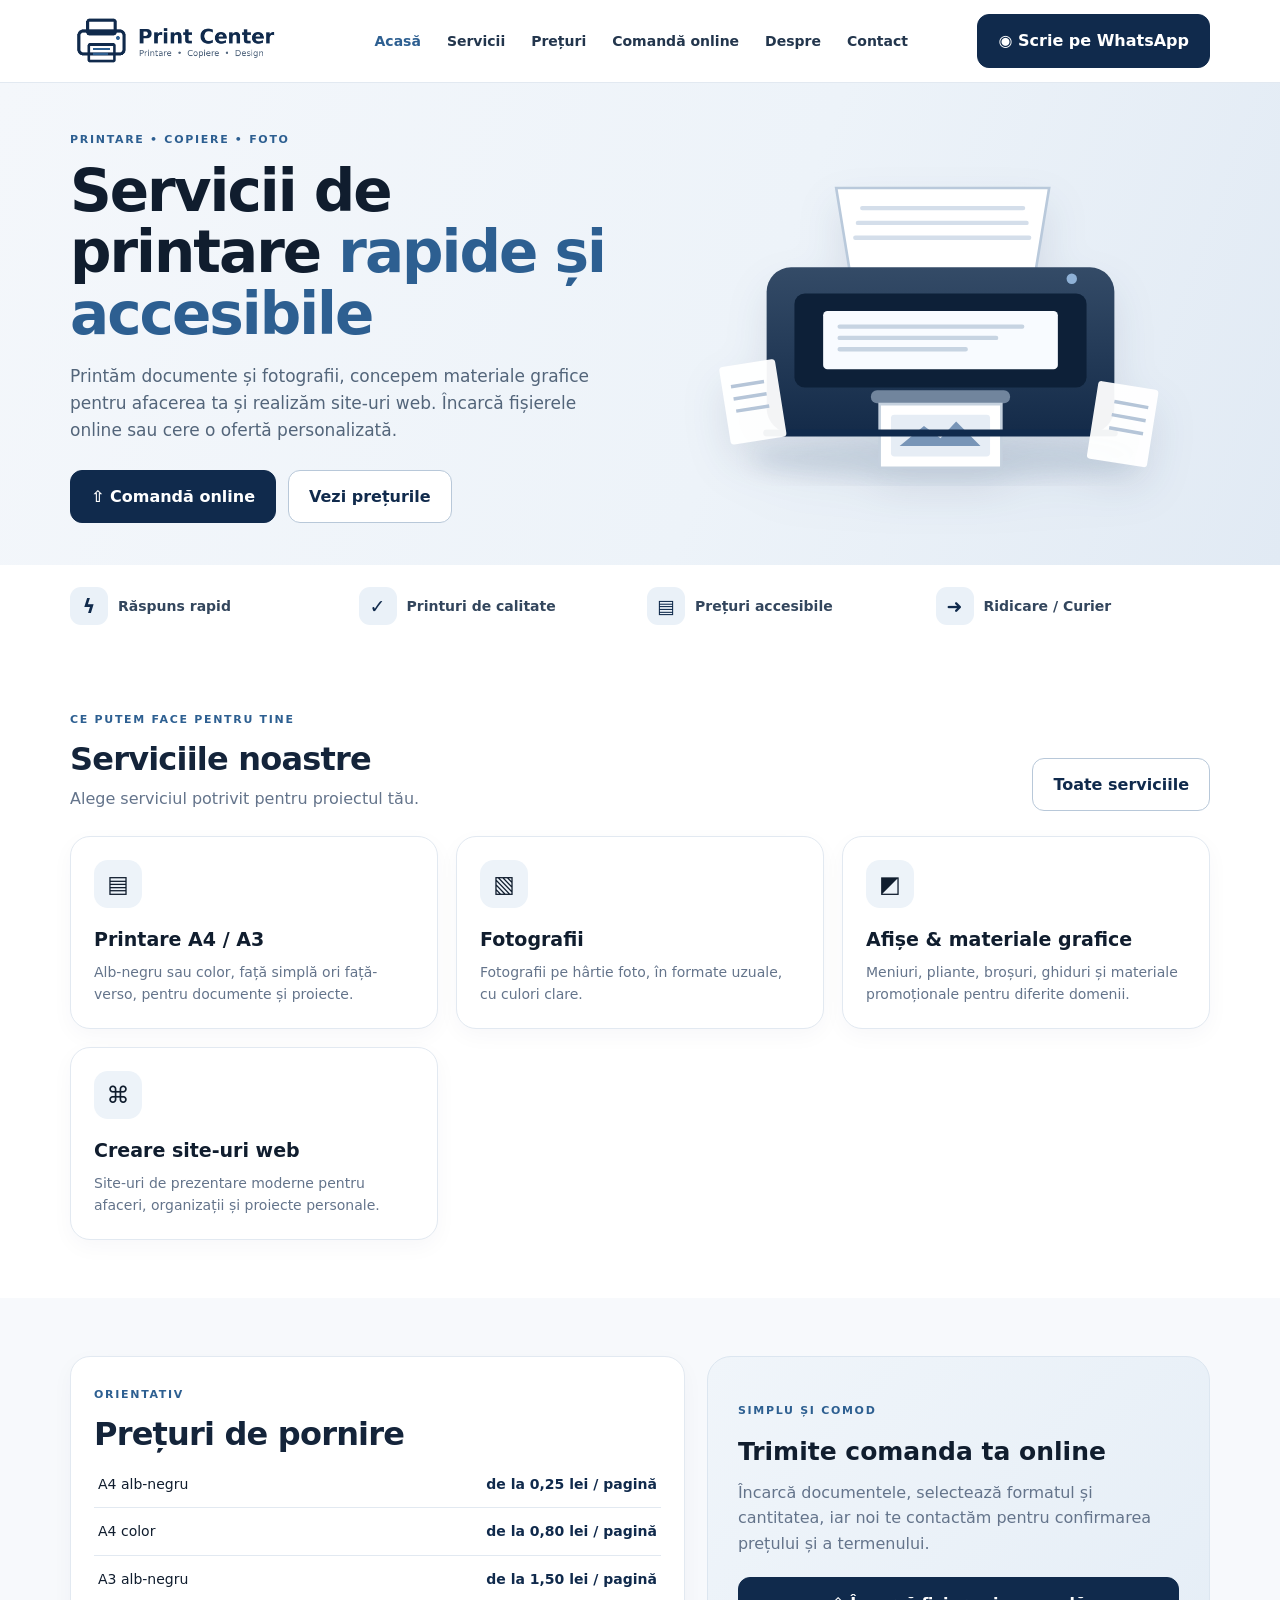
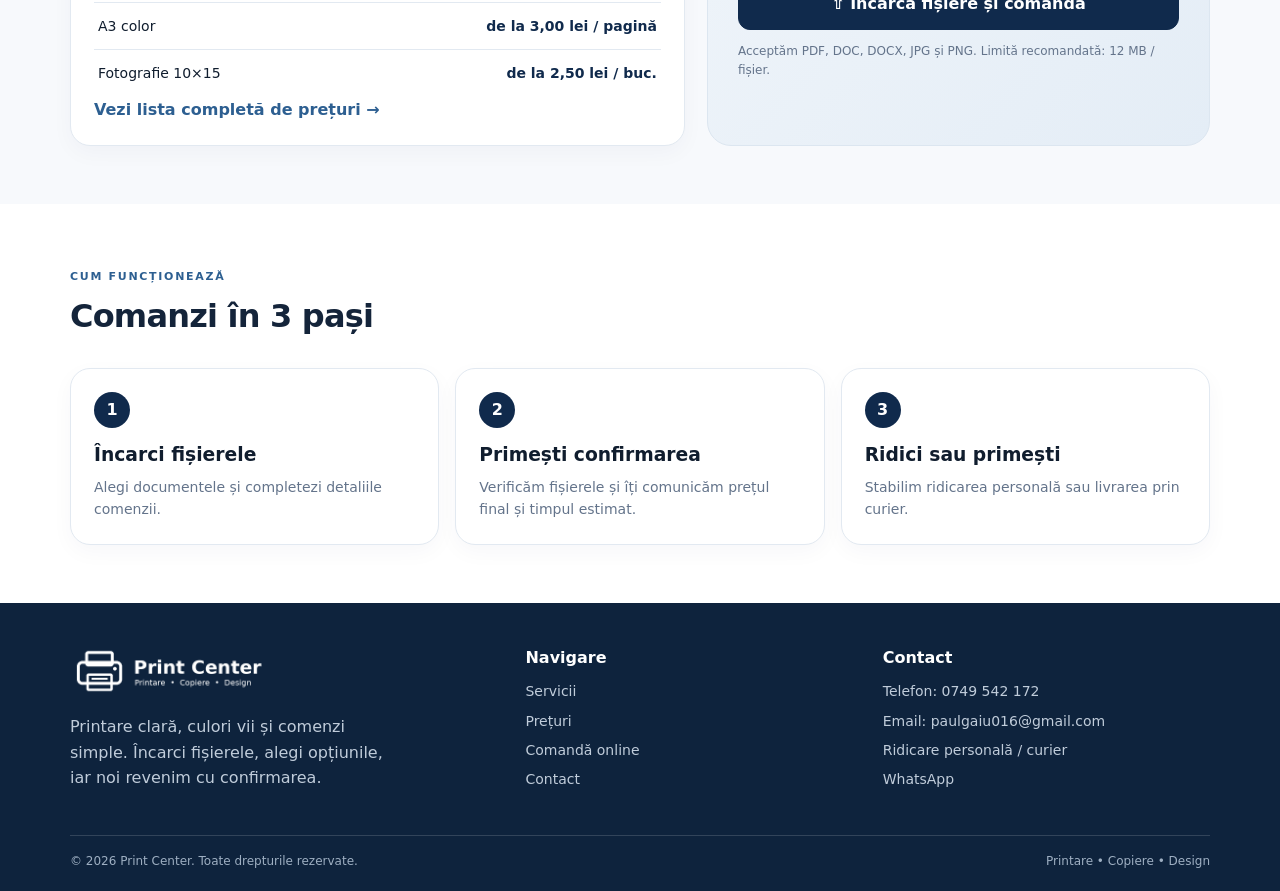
==== index.html @ acae091d "Add files via upload" ====
<!doctype html>
<html lang="ro"><head><meta charset="utf-8"><meta name="viewport" content="width=device-width, initial-scale=1"><meta name="description" content="Print Center - printare A4 și A3, fotografii, materiale promoționale și creare site-uri web. Comandă online."><title>Acasă | Print Center</title><link rel="icon" href="logo.png" type="image/png"><link rel="stylesheet" href="style.css"></head><body>
<header><div class="container nav"><a class="brand" href="index.html"><img src="logo.png" alt="Print Center"></a><button class="menu-toggle" aria-label="Deschide meniul">☰</button><nav class="navlinks"><a class="active" href="index.html">Acasă</a><a class="" href="servicii.html">Servicii</a><a class="" href="preturi.html">Prețuri</a><a class="" href="comanda.html">Comandă online</a><a class="" href="despre.html">Despre</a><a class="" href="contact.html">Contact</a></nav><a class="nav-cta" href="https://wa.me/40749542172" target="_blank" rel="noopener">◉ Scrie pe WhatsApp</a></div></header>

<main>
<section class="hero"><div class="container hero-grid"><div><span class="eyebrow">Printare • Copiere • Foto</span><h1>Servicii de printare <span>rapide și accesibile</span></h1><p>Printăm documente și fotografii, concepem materiale grafice pentru afacerea ta și realizăm site-uri web. Încarcă fișierele online sau cere o ofertă personalizată.</p><div class="actions"><a class="btn" href="comanda.html">⇧ Comandă online</a><a class="btn secondary" href="preturi.html">Vezi prețurile</a></div></div><div class="hero-art"><img src="printer-hero.svg" alt="Ilustrație imprimantă Print Center"></div></div></section>
<div class="container trust"><div class="trust-item"><span class="ico">ϟ</span>Răspuns rapid</div><div class="trust-item"><span class="ico">✓</span>Printuri de calitate</div><div class="trust-item"><span class="ico">▤</span>Prețuri accesibile</div><div class="trust-item"><span class="ico">➜</span>Ridicare / Curier</div></div>
<section class="section"><div class="container"><div class="section-head"><div><span class="eyebrow">Ce putem face pentru tine</span><h2>Serviciile noastre</h2><p>Alege serviciul potrivit pentru proiectul tău.</p></div><a class="btn secondary" href="servicii.html">Toate serviciile</a></div><div class="cards">
<article class="service-card"><div class="service-icon">▤</div><h3>Printare A4 / A3</h3><p>Alb-negru sau color, față simplă ori față-verso, pentru documente și proiecte.</p></article>
<article class="service-card"><div class="service-icon">▧</div><h3>Fotografii</h3><p>Fotografii pe hârtie foto, în formate uzuale, cu culori clare.</p></article>
<article class="service-card"><div class="service-icon">◩</div><h3>Afișe & materiale grafice</h3><p>Meniuri, pliante, broșuri, ghiduri și materiale promoționale pentru diferite domenii.</p></article>
<article class="service-card"><div class="service-icon">⌘</div><h3>Creare site-uri web</h3><p>Site-uri de prezentare moderne pentru afaceri, organizații și proiecte personale.</p></article>
</div></div></section>
<section class="section soft"><div class="container price-layout"><div class="price-card"><span class="eyebrow">Orientativ</span><h2>Prețuri de pornire</h2><table class="price-table"><tr><td>A4 alb-negru</td><td>de la 0,25 lei / pagină</td></tr><tr><td>A4 color</td><td>de la 0,80 lei / pagină</td></tr><tr><td>A3 alb-negru</td><td>de la 1,50 lei / pagină</td></tr><tr><td>A3 color</td><td>de la 3,00 lei / pagină</td></tr><tr><td>Fotografie 10×15</td><td>de la 2,50 lei / buc.</td></tr></table><a href="preturi.html" style="color:var(--blue);font-weight:800">Vezi lista completă de prețuri →</a></div><div class="upload-panel"><span class="eyebrow">Simplu și comod</span><h3>Trimite comanda ta online</h3><p>Încarcă documentele, selectează formatul și cantitatea, iar noi te contactăm pentru confirmarea prețului și a termenului.</p><a class="btn" href="comanda.html">⇧ Încarcă fișiere și comandă</a><p class="help" style="margin-top:12px">Acceptăm PDF, DOC, DOCX, JPG și PNG. Limită recomandată: 12 MB / fișier.</p></div></div></section>
<section class="section"><div class="container"><div class="section-head"><div><span class="eyebrow">Cum funcționează</span><h2>Comanzi în 3 pași</h2></div></div><div class="steps"><div class="step"><div class="step-number">1</div><h3>Încarci fișierele</h3><p>Alegi documentele și completezi detaliile comenzii.</p></div><div class="step"><div class="step-number">2</div><h3>Primești confirmarea</h3><p>Verificăm fișierele și îți comunicăm prețul final și timpul estimat.</p></div><div class="step"><div class="step-number">3</div><h3>Ridici sau primești</h3><p>Stabilim ridicarea personală sau livrarea prin curier.</p></div></div></div></section>
</main>
<footer><div class="container"><div class="footer-grid"><div><img class="footer-logo" src="logo.png" alt="Print Center"><p style="max-width:330px;color:#c0ccda">Printare clară, culori vii și comenzi simple. Încarci fișierele, alegi opțiunile, iar noi revenim cu confirmarea.</p></div><div><div class="footer-title">Navigare</div><div class="footer-links"><a href="servicii.html">Servicii</a><a href="preturi.html">Prețuri</a><a href="comanda.html">Comandă online</a><a href="contact.html">Contact</a></div></div><div><div class="footer-title">Contact</div><div class="footer-links"><span>Telefon: 0749 542 172</span><span>Email: paulgaiu016@gmail.com</span><span>Ridicare personală / curier</span><a href="https://wa.me/40749542172">WhatsApp</a></div></div></div><div class="footer-bottom"><span>© <span data-year></span> Print Center. Toate drepturile rezervate.</span><span>Printare • Copiere • Design</span></div></div></footer><script src="main.js"></script></body></html>
---- style.css ----
:root{--navy:#102a4c;--navy2:#183e68;--blue:#2d5f91;--ink:#101d2e;--muted:#64748b;--line:#e2e9f1;--pale:#f2f6fb;--white:#fff;--shadow:0 14px 40px rgba(16,42,76,.09);--radius:20px}
*{box-sizing:border-box}html{scroll-behavior:smooth}body{margin:0;font-family:Inter,ui-sans-serif,system-ui,-apple-system,"Segoe UI",Arial,sans-serif;color:var(--ink);background:#fff;line-height:1.6}a{color:inherit;text-decoration:none}img{max-width:100%;display:block}.container{width:min(1140px,calc(100% - 40px));margin:auto}
header{position:sticky;top:0;z-index:20;background:rgba(255,255,255,.94);backdrop-filter:blur(12px);border-bottom:1px solid var(--line)}.nav{height:82px;display:flex;align-items:center;justify-content:space-between;gap:24px}.brand img{width:235px}.navlinks{display:flex;align-items:center;gap:26px;font-size:14px;font-weight:650;color:#23364d}.navlinks a:hover,.navlinks a.active{color:var(--blue)}.nav-cta,.btn{display:inline-flex;align-items:center;justify-content:center;gap:9px;padding:13px 20px;border-radius:12px;background:var(--navy);color:#fff;font-weight:750;border:1px solid var(--navy);transition:.2s}.nav-cta:hover,.btn:hover{background:var(--navy2);transform:translateY(-1px)}.btn.secondary{background:#fff;color:var(--navy);border-color:#b8c8d9}.btn.light{background:#eaf1f8;color:var(--navy);border-color:#eaf1f8}.menu-toggle{display:none;border:0;background:transparent;color:var(--navy);font-size:26px}
.hero{background:linear-gradient(110deg,#f4f7fb 0%,#edf3f9 58%,#e1eaf4 100%);overflow:hidden}.hero-grid{display:grid;grid-template-columns:1.03fr .97fr;align-items:center;gap:28px;min-height:440px;padding:42px 0}.eyebrow{display:inline-block;text-transform:uppercase;letter-spacing:1.7px;font-size:11px;font-weight:850;color:var(--blue);margin-bottom:12px}.hero h1{font-size:clamp(38px,5vw,58px);line-height:1.06;letter-spacing:-2px;margin:0 0 18px;color:#101d2e}.hero h1 span{color:var(--blue)}.hero p{font-size:17px;color:#53657a;max-width:550px;margin:0 0 25px}.actions{display:flex;gap:12px;flex-wrap:wrap}.hero-art{display:flex;justify-content:center;align-items:center}.hero-art img{width:min(100%,590px);filter:drop-shadow(0 20px 20px rgba(16,42,76,.1))}
.trust{display:grid;grid-template-columns:repeat(4,1fr);gap:14px;padding:22px 0}.trust-item{display:flex;align-items:center;gap:10px;font-size:14px;font-weight:700;color:#33465d}.ico{width:38px;height:38px;border-radius:11px;background:#eaf1f8;color:var(--navy);display:grid;place-items:center;font-size:19px;flex:none}
.section{padding:58px 0}.section.soft{background:#f7f9fc}.section-head{display:flex;align-items:end;justify-content:space-between;gap:20px;margin-bottom:25px}.section h2{font-size:32px;line-height:1.15;letter-spacing:-.8px;margin:0 0 8px;color:#14243a}.section-head p,.muted{color:var(--muted);margin:0}.cards{display:grid;grid-template-columns:repeat(3,1fr);gap:18px}.service-card,.panel,.price-card,.step{background:#fff;border:1px solid var(--line);border-radius:var(--radius);padding:23px;box-shadow:0 7px 22px rgba(16,42,76,.035)}.service-icon{width:48px;height:48px;border-radius:14px;background:#edf3f9;display:grid;place-items:center;font-size:23px;margin-bottom:16px}.service-card h3{margin:0 0 6px;font-size:19px}.service-card p{margin:0;color:var(--muted);font-size:14px}.price-layout{display:grid;grid-template-columns:1.1fr .9fr;gap:22px;align-items:stretch}.price-table{width:100%;border-collapse:collapse}.price-table td{padding:12px 4px;border-bottom:1px solid var(--line);font-size:14px}.price-table td:last-child{text-align:right;font-weight:750;color:var(--navy)}.price-table tr:last-child td{border:0}.upload-panel{background:linear-gradient(135deg,#f0f5fa,#e4edf6);border:1px solid #dce6f0;border-radius:24px;padding:30px;display:flex;flex-direction:column;justify-content:center}.upload-panel h3{font-size:25px;margin:0 0 8px}.upload-panel p{color:var(--muted);margin:0 0 20px}.steps{display:grid;grid-template-columns:repeat(3,1fr);gap:16px}.step-number{width:36px;height:36px;border-radius:50%;background:var(--navy);color:#fff;display:grid;place-items:center;font-weight:800;margin-bottom:12px}.step h3{margin:0 0 6px}.step p{color:var(--muted);font-size:14px;margin:0}
.page-hero{background:linear-gradient(110deg,#f4f7fb,#e8eff7);padding:54px 0}.page-hero h1{font-size:42px;letter-spacing:-1.4px;margin:0 0 8px}.page-hero p{margin:0;color:var(--muted);max-width:700px}.content-grid{display:grid;grid-template-columns:1fr 1fr;gap:24px}.form-grid{display:grid;grid-template-columns:1fr 1fr;gap:15px}.field{display:flex;flex-direction:column;gap:7px}.field.full{grid-column:1/-1}label{font-weight:700;font-size:13px;color:#30445d}input,select,textarea{width:100%;padding:13px 14px;border:1px solid #ccd7e3;border-radius:11px;background:#fff;color:var(--ink);font:inherit;outline:none}input:focus,select:focus,textarea:focus{border-color:#426b98;box-shadow:0 0 0 3px rgba(45,95,145,.12)}textarea{min-height:105px;resize:vertical}.filebox{border:1.5px dashed #9fb2c8;background:#f7f9fc;border-radius:14px;padding:22px;text-align:center}.filebox input{border:0;padding:8px}.help{font-size:12px;color:var(--muted)}.notice{padding:14px 16px;border-radius:12px;background:#edf3f9;color:#294967;font-size:13px}.success{display:none;margin-top:16px;padding:14px;border-radius:12px;background:#e8f5ed;color:#1d6538}.faq{display:grid;gap:12px}.faq details{padding:17px 19px;border:1px solid var(--line);border-radius:14px}.faq summary{font-weight:750;cursor:pointer}.faq p{color:var(--muted);margin-bottom:0}
footer{background:#0e233d;color:#dbe5f0;padding:42px 0 20px}.footer-grid{display:grid;grid-template-columns:1.3fr 1fr 1fr;gap:30px}.footer-logo{width:220px;filter:brightness(0) invert(1);margin-bottom:12px}.footer-title{font-weight:800;color:#fff;margin-bottom:10px}.footer-links{display:grid;gap:7px;color:#c0ccda;font-size:14px}.footer-bottom{border-top:1px solid rgba(255,255,255,.15);margin-top:28px;padding-top:16px;color:#9eafc2;font-size:12px;display:flex;justify-content:space-between;gap:15px}
@media(max-width:850px){.navlinks{display:none;position:absolute;top:82px;left:0;right:0;background:white;padding:18px 24px 24px;border-bottom:1px solid var(--line);flex-direction:column;align-items:flex-start}.navlinks.open{display:flex}.menu-toggle{display:block}.nav-cta{display:none}.hero-grid{grid-template-columns:1fr;padding:46px 0 25px}.hero-art img{max-width:480px}.trust{grid-template-columns:repeat(2,1fr)}.cards{grid-template-columns:repeat(2,1fr)}.price-layout,.content-grid{grid-template-columns:1fr}.footer-grid{grid-template-columns:1fr 1fr}}
@media(max-width:560px){.container{width:min(100% - 28px,1140px)}.brand img{width:190px}.hero h1{font-size:39px}.hero p{font-size:15px}.trust{grid-template-columns:1fr 1fr;gap:10px}.trust-item{font-size:12px}.cards,.steps,.form-grid{grid-template-columns:1fr}.section{padding:42px 0}.section h2{font-size:27px}.section-head{display:block}.section-head .btn{margin-top:15px}.page-hero{padding:38px 0}.page-hero h1{font-size:34px}.footer-grid{grid-template-columns:1fr}.footer-bottom{display:block}}
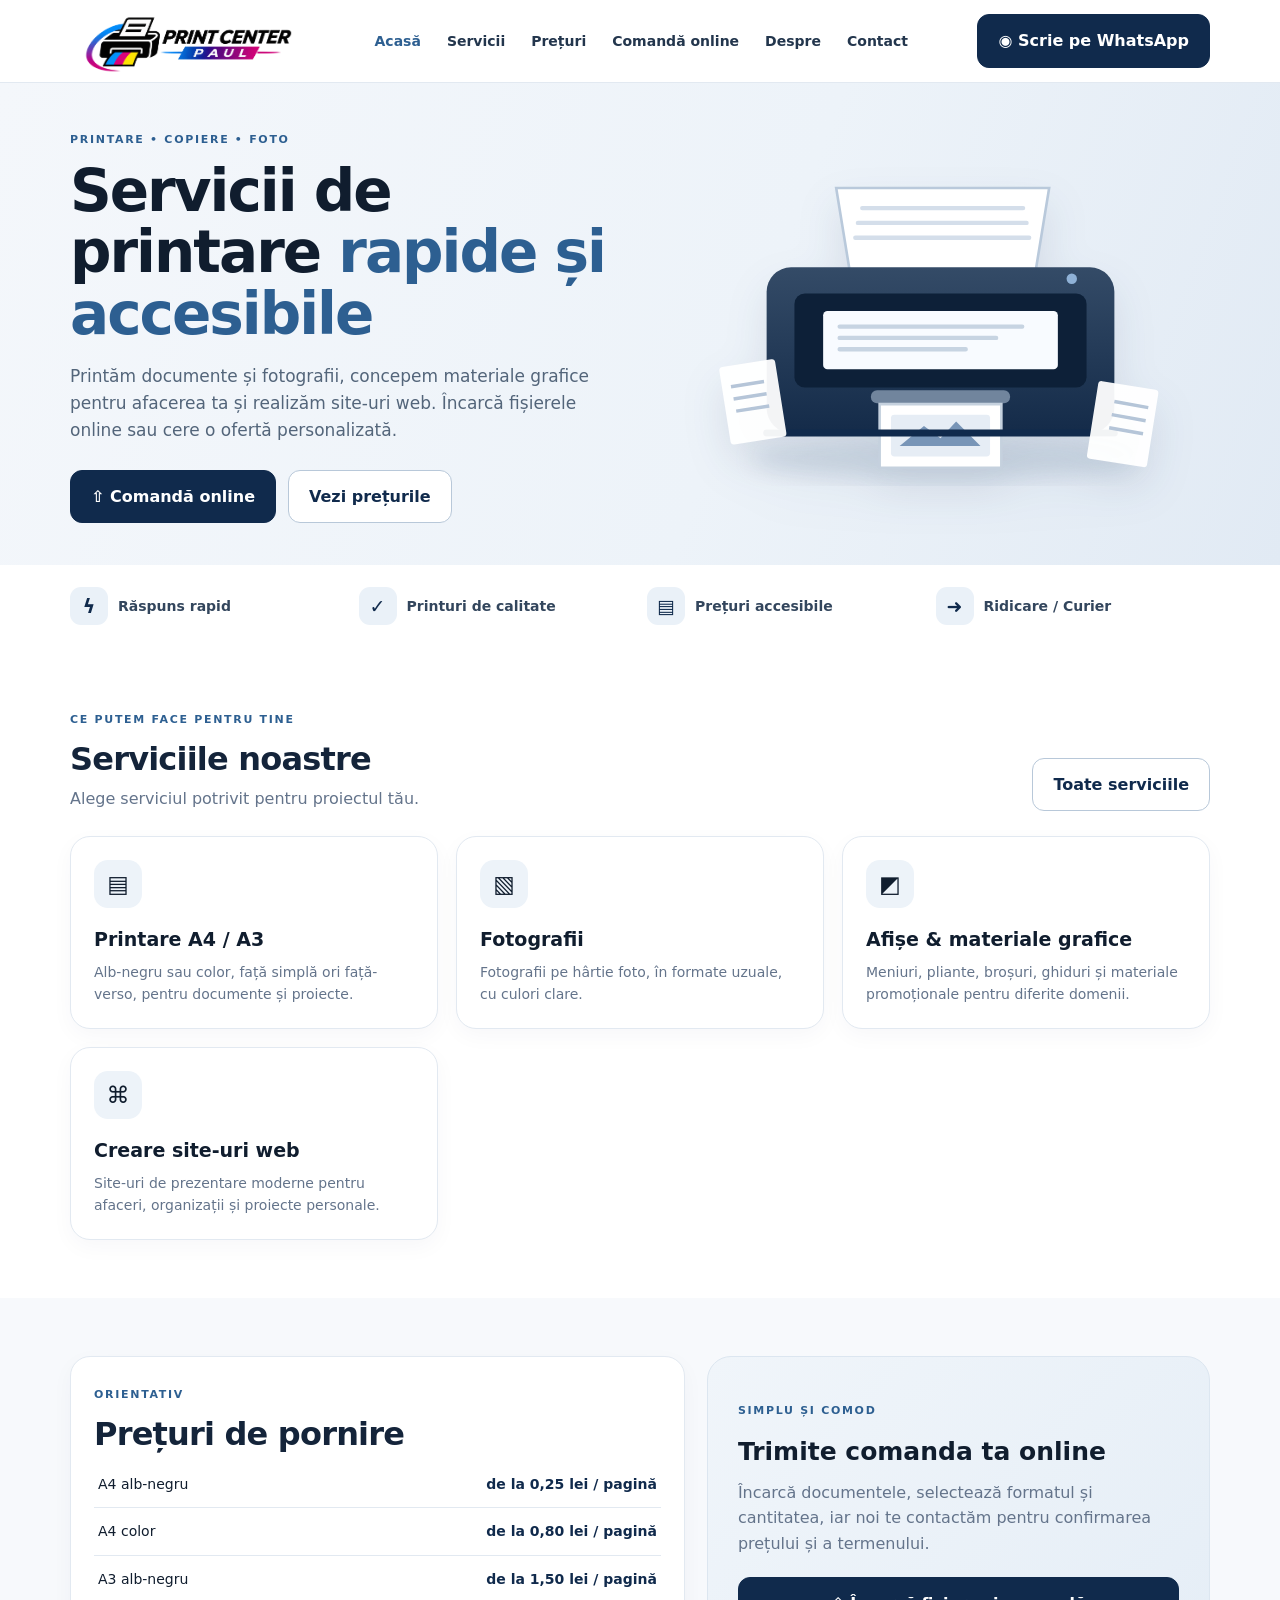
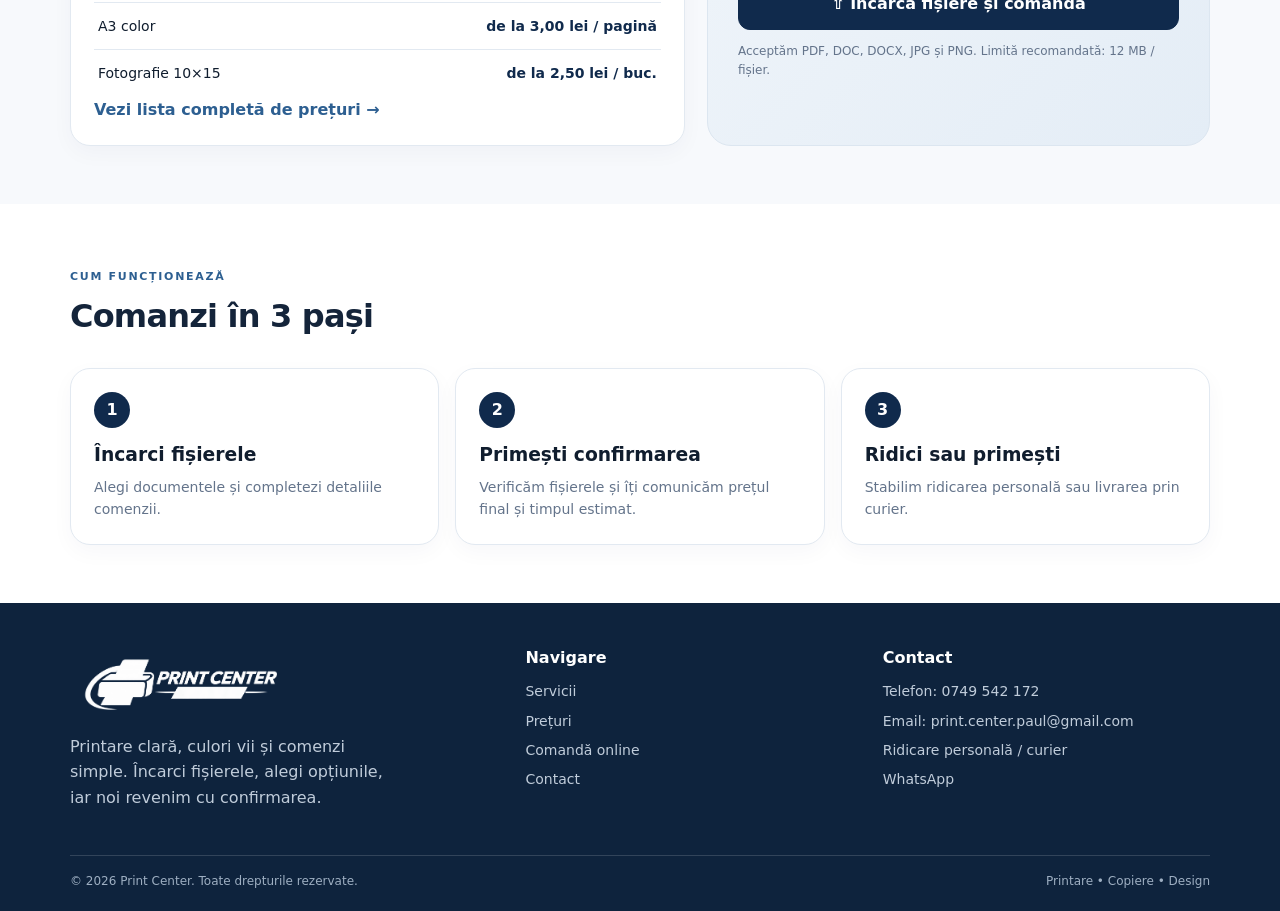
==== commit 00de7996: "Update index.html" ====
--- a/index.html
+++ b/index.html
@@ -14,4 +14,4 @@
 <section class="section soft"><div class="container price-layout"><div class="price-card"><span class="eyebrow">Orientativ</span><h2>Prețuri de pornire</h2><table class="price-table"><tr><td>A4 alb-negru</td><td>de la 0,25 lei / pagină</td></tr><tr><td>A4 color</td><td>de la 0,80 lei / pagină</td></tr><tr><td>A3 alb-negru</td><td>de la 1,50 lei / pagină</td></tr><tr><td>A3 color</td><td>de la 3,00 lei / pagină</td></tr><tr><td>Fotografie 10×15</td><td>de la 2,50 lei / buc.</td></tr></table><a href="preturi.html" style="color:var(--blue);font-weight:800">Vezi lista completă de prețuri →</a></div><div class="upload-panel"><span class="eyebrow">Simplu și comod</span><h3>Trimite comanda ta online</h3><p>Încarcă documentele, selectează formatul și cantitatea, iar noi te contactăm pentru confirmarea prețului și a termenului.</p><a class="btn" href="comanda.html">⇧ Încarcă fișiere și comandă</a><p class="help" style="margin-top:12px">Acceptăm PDF, DOC, DOCX, JPG și PNG. Limită recomandată: 12 MB / fișier.</p></div></div></section>
 <section class="section"><div class="container"><div class="section-head"><div><span class="eyebrow">Cum funcționează</span><h2>Comanzi în 3 pași</h2></div></div><div class="steps"><div class="step"><div class="step-number">1</div><h3>Încarci fișierele</h3><p>Alegi documentele și completezi detaliile comenzii.</p></div><div class="step"><div class="step-number">2</div><h3>Primești confirmarea</h3><p>Verificăm fișierele și îți comunicăm prețul final și timpul estimat.</p></div><div class="step"><div class="step-number">3</div><h3>Ridici sau primești</h3><p>Stabilim ridicarea personală sau livrarea prin curier.</p></div></div></div></section>
 </main>
-<footer><div class="container"><div class="footer-grid"><div><img class="footer-logo" src="logo.png" alt="Print Center"><p style="max-width:330px;color:#c0ccda">Printare clară, culori vii și comenzi simple. Încarci fișierele, alegi opțiunile, iar noi revenim cu confirmarea.</p></div><div><div class="footer-title">Navigare</div><div class="footer-links"><a href="servicii.html">Servicii</a><a href="preturi.html">Prețuri</a><a href="comanda.html">Comandă online</a><a href="contact.html">Contact</a></div></div><div><div class="footer-title">Contact</div><div class="footer-links"><span>Telefon: 0749 542 172</span><span>Email: paulgaiu016@gmail.com</span><span>Ridicare personală / curier</span><a href="https://wa.me/40749542172">WhatsApp</a></div></div></div><div class="footer-bottom"><span>© <span data-year></span> Print Center. Toate drepturile rezervate.</span><span>Printare • Copiere • Design</span></div></div></footer><script src="main.js"></script></body></html>
+<footer><div class="container"><div class="footer-grid"><div><img class="footer-logo" src="logo.png" alt="Print Center"><p style="max-width:330px;color:#c0ccda">Printare clară, culori vii și comenzi simple. Încarci fișierele, alegi opțiunile, iar noi revenim cu confirmarea.</p></div><div><div class="footer-title">Navigare</div><div class="footer-links"><a href="servicii.html">Servicii</a><a href="preturi.html">Prețuri</a><a href="comanda.html">Comandă online</a><a href="contact.html">Contact</a></div></div><div><div class="footer-title">Contact</div><div class="footer-links"><span>Telefon: 0749 542 172</span><span>Email: print.center.paul@gmail.com</span><span>Ridicare personală / curier</span><a href="https://wa.me/40749542172">WhatsApp</a></div></div></div><div class="footer-bottom"><span>© <span data-year></span> Print Center. Toate drepturile rezervate.</span><span>Printare • Copiere • Design</span></div></div></footer><script src="main.js"></script></body></html>
